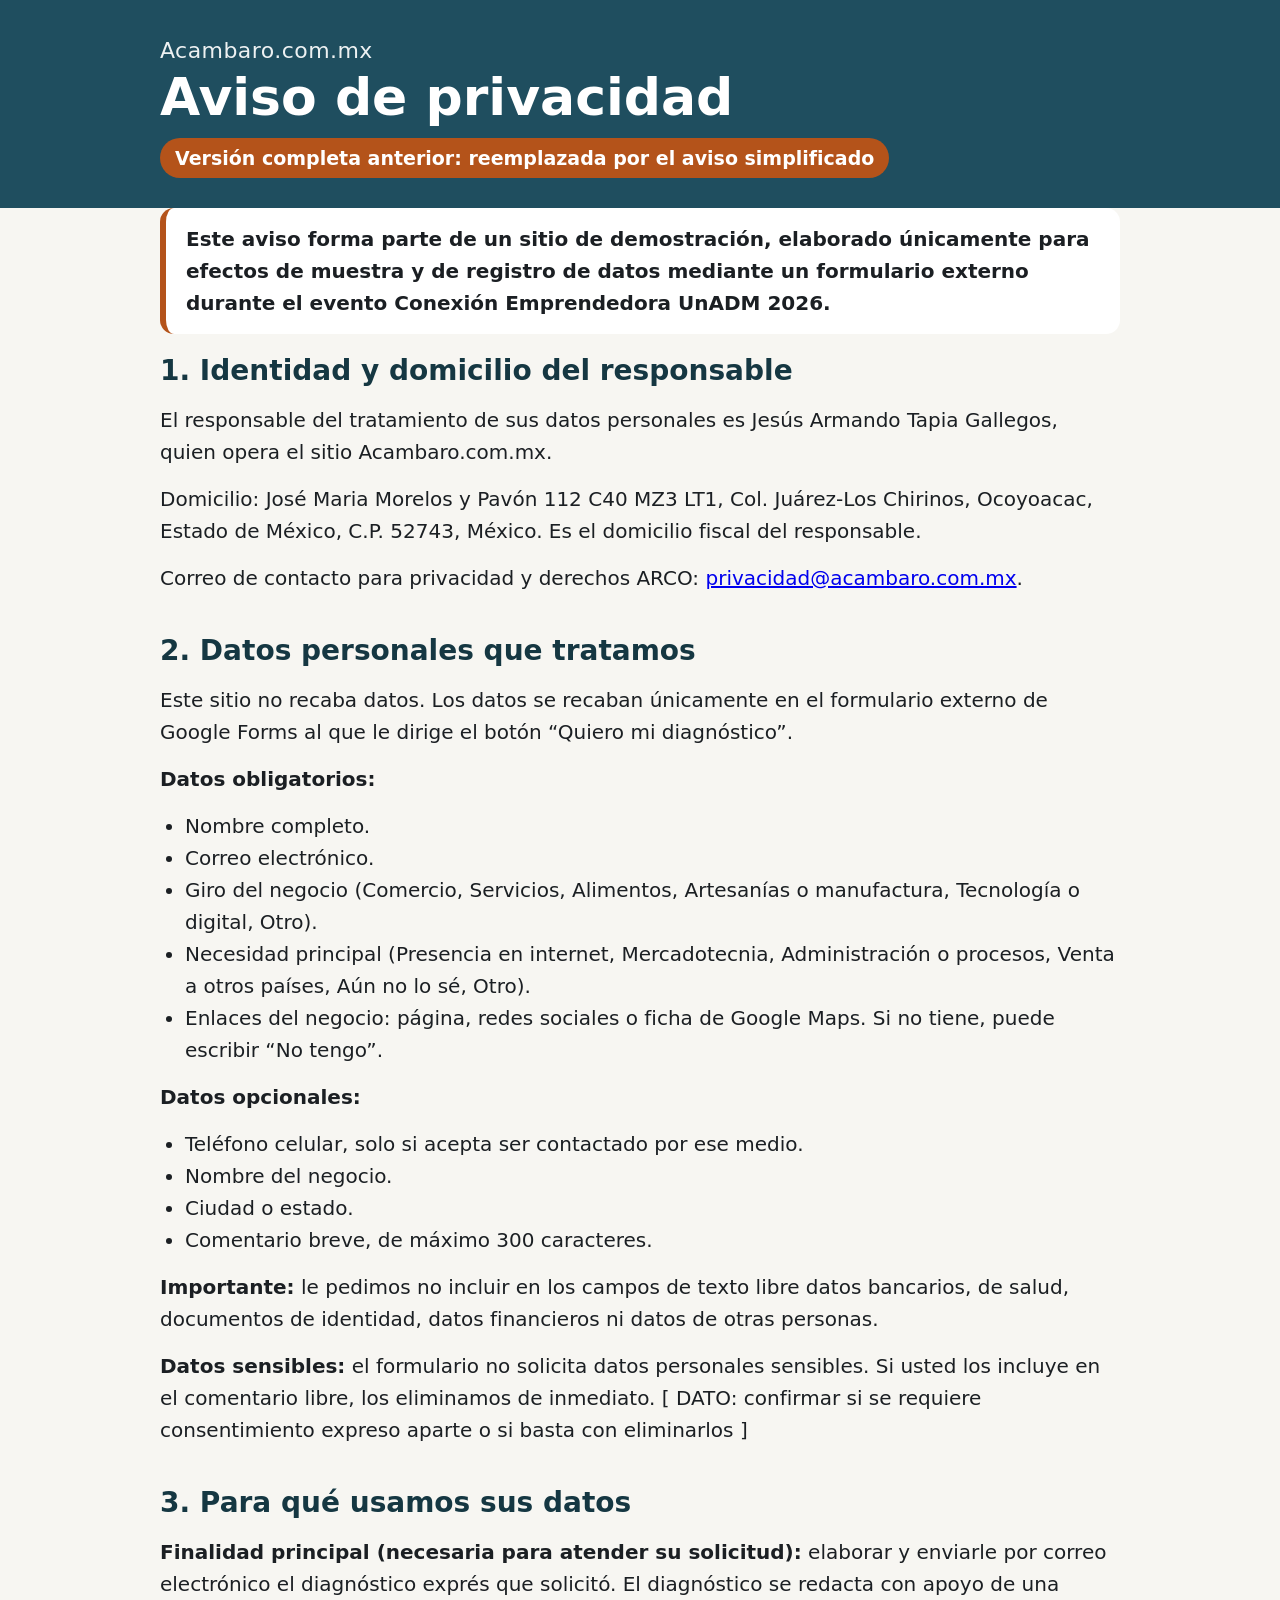
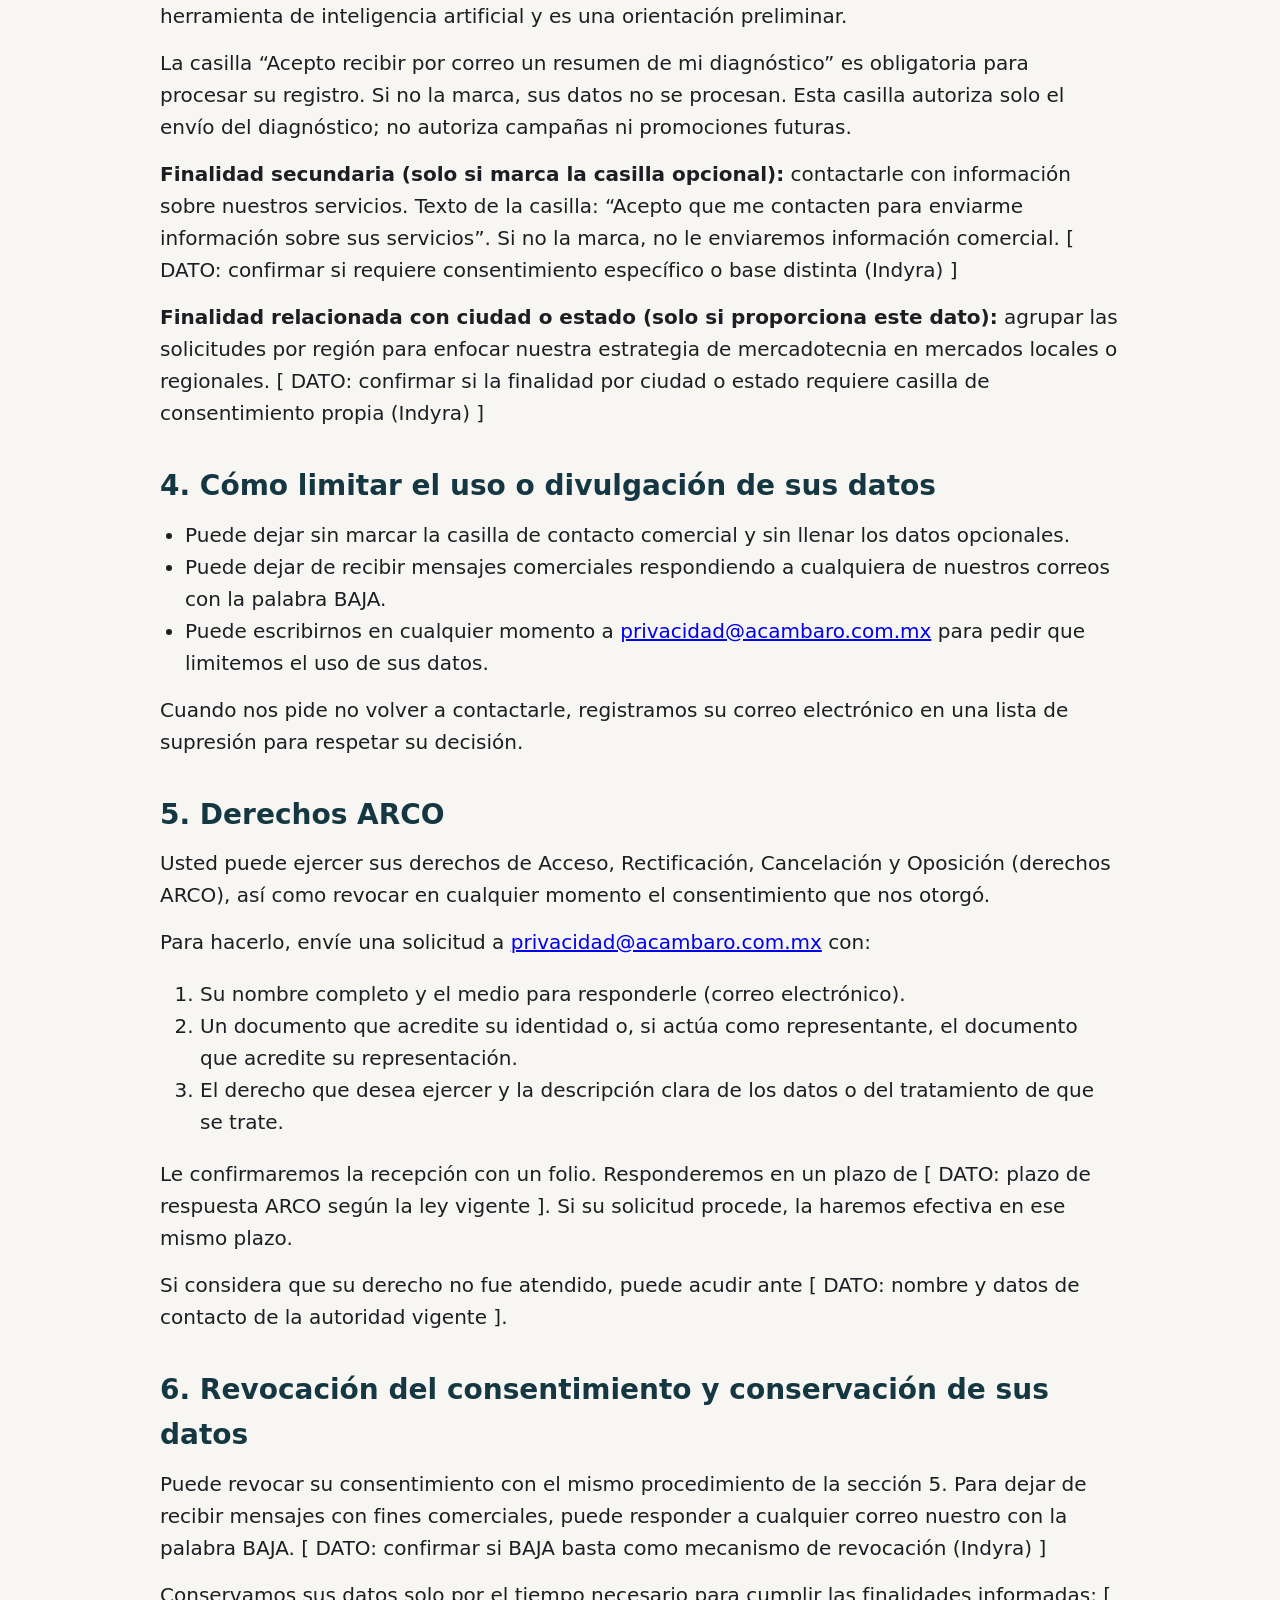
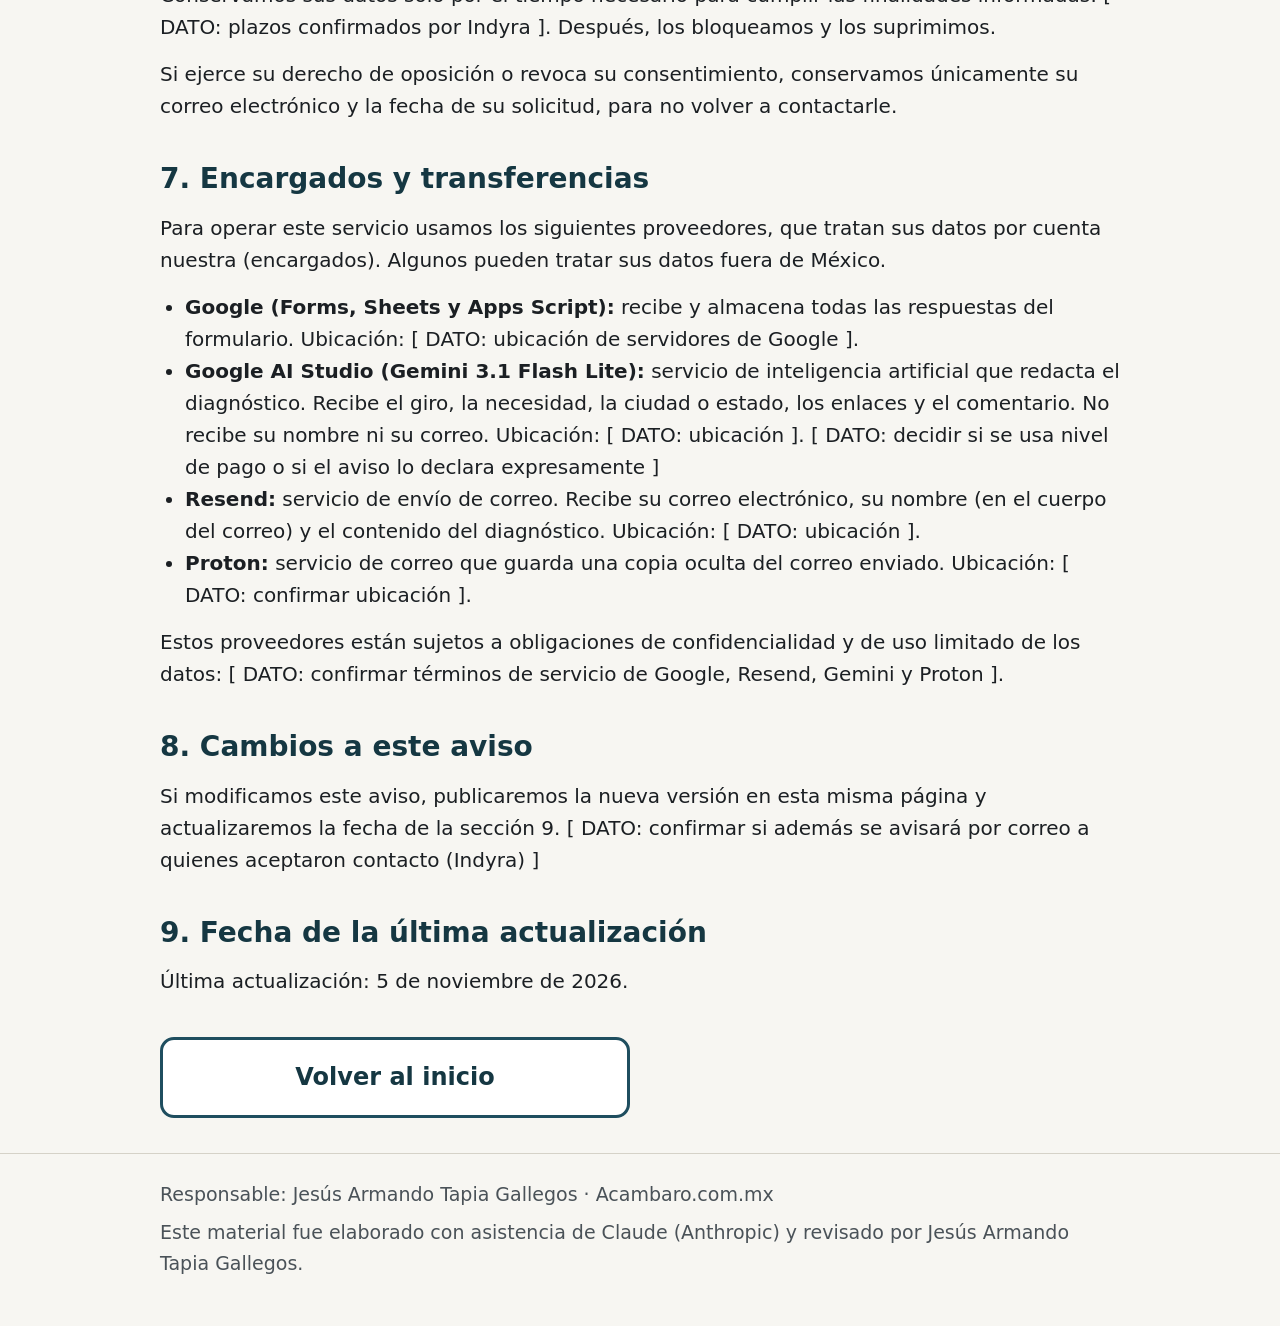
==== aviso-privacidad-completo.html @ 7c70897f "Adoptar la versión simplificada como aviso de privacidad aviso-privacidad.html y su Word pasan a ser" ====
<!DOCTYPE html>
<html lang="es-MX">
<head>
  <meta charset="utf-8">
  <meta name="viewport" content="width=device-width, initial-scale=1">
  <title>Aviso de privacidad · Diagnóstico exprés</title>
  <meta name="robots" content="noindex">
  <link rel="stylesheet" href="css/styles.css">
</head>
<body>
  <a class="saltar" href="#contenido">Saltar al contenido</a>

  <header class="encabezado">
    <div class="contenedor">
      <div>
        <p class="marca">Acambaro.com.mx</p>
        <h1>Aviso de privacidad</h1>
        <p class="borrador">Versión completa anterior: reemplazada por el aviso simplificado</p>
      </div>
    </div>
  </header>

  <main id="contenido" class="contenedor texto-legal">
    <p class="leyenda-demo">Este aviso forma parte de un sitio de demostración, elaborado únicamente para efectos de muestra y de registro de datos mediante un formulario externo durante el evento Conexión Emprendedora UnADM 2026.</p>

    <section aria-labelledby="responsable">
      <h2 id="responsable">1. Identidad y domicilio del responsable</h2>
      <p>El responsable del tratamiento de sus datos personales es Jesús Armando Tapia Gallegos, quien opera el sitio Acambaro.com.mx.</p>
      <p>Domicilio: José Maria Morelos y Pavón 112 C40 MZ3 LT1, Col. Juárez-Los Chirinos, Ocoyoacac, Estado de México, C.P. 52743, México. Es el domicilio fiscal del responsable.</p>
      <p>Correo de contacto para privacidad y derechos ARCO: <a href="mailto:privacidad@acambaro.com.mx">privacidad@acambaro.com.mx</a>.</p>
    </section>

    <section aria-labelledby="datos">
      <h2 id="datos">2. Datos personales que tratamos</h2>
      <p>Este sitio no recaba datos. Los datos se recaban únicamente en el formulario externo de Google Forms al que le dirige el botón “Quiero mi diagnóstico”.</p>
      <p><strong>Datos obligatorios:</strong></p>
      <ul>
        <li>Nombre completo.</li>
        <li>Correo electrónico.</li>
        <li>Giro del negocio (Comercio, Servicios, Alimentos, Artesanías o manufactura, Tecnología o digital, Otro).</li>
        <li>Necesidad principal (Presencia en internet, Mercadotecnia, Administración o procesos, Venta a otros países, Aún no lo sé, Otro).</li>
        <li>Enlaces del negocio: página, redes sociales o ficha de Google Maps. Si no tiene, puede escribir “No tengo”.</li>
      </ul>
      <p><strong>Datos opcionales:</strong></p>
      <ul>
        <li>Teléfono celular, solo si acepta ser contactado por ese medio.</li>
        <li>Nombre del negocio.</li>
        <li>Ciudad o estado.</li>
        <li>Comentario breve, de máximo 300 caracteres.</li>
      </ul>
      <p><strong>Importante:</strong> le pedimos no incluir en los campos de texto libre datos bancarios, de salud, documentos de identidad, datos financieros ni datos de otras personas.</p>
      <p><strong>Datos sensibles:</strong> el formulario no solicita datos personales sensibles. Si usted los incluye en el comentario libre, los eliminamos de inmediato. [ DATO: confirmar si se requiere consentimiento expreso aparte o si basta con eliminarlos ]</p>
    </section>

    <section aria-labelledby="finalidades">
      <h2 id="finalidades">3. Para qué usamos sus datos</h2>
      <p><strong>Finalidad principal (necesaria para atender su solicitud):</strong> elaborar y enviarle por correo electrónico el diagnóstico exprés que solicitó. El diagnóstico se redacta con apoyo de una herramienta de inteligencia artificial y es una orientación preliminar.</p>
      <p>La casilla “Acepto recibir por correo un resumen de mi diagnóstico” es obligatoria para procesar su registro. Si no la marca, sus datos no se procesan. Esta casilla autoriza solo el envío del diagnóstico; no autoriza campañas ni promociones futuras.</p>
      <p><strong>Finalidad secundaria (solo si marca la casilla opcional):</strong> contactarle con información sobre nuestros servicios. Texto de la casilla: “Acepto que me contacten para enviarme información sobre sus servicios”. Si no la marca, no le enviaremos información comercial. [ DATO: confirmar si requiere consentimiento específico o base distinta (Indyra) ]</p>
      <p><strong>Finalidad relacionada con ciudad o estado (solo si proporciona este dato):</strong> agrupar las solicitudes por región para enfocar nuestra estrategia de mercadotecnia en mercados locales o regionales. [ DATO: confirmar si la finalidad por ciudad o estado requiere casilla de consentimiento propia (Indyra) ]</p>
    </section>

    <section aria-labelledby="limitar">
      <h2 id="limitar">4. Cómo limitar el uso o divulgación de sus datos</h2>
      <ul>
        <li>Puede dejar sin marcar la casilla de contacto comercial y sin llenar los datos opcionales.</li>
        <li>Puede dejar de recibir mensajes comerciales respondiendo a cualquiera de nuestros correos con la palabra BAJA.</li>
        <li>Puede escribirnos en cualquier momento a <a href="mailto:privacidad@acambaro.com.mx">privacidad@acambaro.com.mx</a> para pedir que limitemos el uso de sus datos.</li>
      </ul>
      <p>Cuando nos pide no volver a contactarle, registramos su correo electrónico en una lista de supresión para respetar su decisión.</p>
    </section>

    <section aria-labelledby="arco">
      <h2 id="arco">5. Derechos ARCO</h2>
      <p>Usted puede ejercer sus derechos de Acceso, Rectificación, Cancelación y Oposición (derechos ARCO), así como revocar en cualquier momento el consentimiento que nos otorgó.</p>
      <p>Para hacerlo, envíe una solicitud a <a href="mailto:privacidad@acambaro.com.mx">privacidad@acambaro.com.mx</a> con:</p>
      <ol>
        <li>Su nombre completo y el medio para responderle (correo electrónico).</li>
        <li>Un documento que acredite su identidad o, si actúa como representante, el documento que acredite su representación.</li>
        <li>El derecho que desea ejercer y la descripción clara de los datos o del tratamiento de que se trate.</li>
      </ol>
      <p>Le confirmaremos la recepción con un folio. Responderemos en un plazo de [ DATO: plazo de respuesta ARCO según la ley vigente ]. Si su solicitud procede, la haremos efectiva en ese mismo plazo.</p>
      <p>Si considera que su derecho no fue atendido, puede acudir ante [ DATO: nombre y datos de contacto de la autoridad vigente ].</p>
    </section>

    <section aria-labelledby="revocacion">
      <h2 id="revocacion">6. Revocación del consentimiento y conservación de sus datos</h2>
      <p>Puede revocar su consentimiento con el mismo procedimiento de la sección 5. Para dejar de recibir mensajes con fines comerciales, puede responder a cualquier correo nuestro con la palabra BAJA. [ DATO: confirmar si BAJA basta como mecanismo de revocación (Indyra) ]</p>
      <p>Conservamos sus datos solo por el tiempo necesario para cumplir las finalidades informadas: [ DATO: plazos confirmados por Indyra ]. Después, los bloqueamos y los suprimimos.</p>
      <p>Si ejerce su derecho de oposición o revoca su consentimiento, conservamos únicamente su correo electrónico y la fecha de su solicitud, para no volver a contactarle.</p>
    </section>

    <section aria-labelledby="encargados">
      <h2 id="encargados">7. Encargados y transferencias</h2>
      <p>Para operar este servicio usamos los siguientes proveedores, que tratan sus datos por cuenta nuestra (encargados). Algunos pueden tratar sus datos fuera de México.</p>
      <ul>
        <li><strong>Google (Forms, Sheets y Apps Script):</strong> recibe y almacena todas las respuestas del formulario. Ubicación: [ DATO: ubicación de servidores de Google ].</li>
        <li><strong>Google AI Studio (Gemini 3.1 Flash Lite):</strong> servicio de inteligencia artificial que redacta el diagnóstico. Recibe el giro, la necesidad, la ciudad o estado, los enlaces y el comentario. No recibe su nombre ni su correo. Ubicación: [ DATO: ubicación ]. [ DATO: decidir si se usa nivel de pago o si el aviso lo declara expresamente ]</li>
        <li><strong>Resend:</strong> servicio de envío de correo. Recibe su correo electrónico, su nombre (en el cuerpo del correo) y el contenido del diagnóstico. Ubicación: [ DATO: ubicación ].</li>
        <li><strong>Proton:</strong> servicio de correo que guarda una copia oculta del correo enviado. Ubicación: [ DATO: confirmar ubicación ].</li>
      </ul>
      <p>Estos proveedores están sujetos a obligaciones de confidencialidad y de uso limitado de los datos: [ DATO: confirmar términos de servicio de Google, Resend, Gemini y Proton ].</p>
    </section>

    <section aria-labelledby="cambios">
      <h2 id="cambios">8. Cambios a este aviso</h2>
      <p>Si modificamos este aviso, publicaremos la nueva versión en esta misma página y actualizaremos la fecha de la sección 9. [ DATO: confirmar si además se avisará por correo a quienes aceptaron contacto (Indyra) ]</p>
    </section>

    <section aria-labelledby="actualizacion">
      <h2 id="actualizacion">9. Fecha de la última actualización</h2>
      <p>Última actualización: 5 de noviembre de 2026.</p>
    </section>

    <section class="acciones" aria-label="Acciones">
      <a class="boton boton-secundario" href="index.html">Volver al inicio</a>
    </section>
  </main>

  <footer class="pie">
    <div class="contenedor">
      <p>Responsable: Jesús Armando Tapia Gallegos · Acambaro.com.mx</p>
      <p>Este material fue elaborado con asistencia de Claude (Anthropic) y revisado por Jesús Armando Tapia Gallegos.</p>
    </div>
  </footer>
</body>
</html>
---- css/styles.css ----
/* Diagnóstico expréss · Acambaro.com.mx
   Mobile first. Paleta sobria; los colores de marca son PENDIENTE. */

:root {
  /* PENDIENTE: reemplazar por los colores de Acambaro.com.mx */
  --color-marca: #1f4e5f;
  --color-marca-oscuro: #153742;
  --color-acento: #b4531a;
  --color-fondo: #f7f6f2;
  --color-superficie: #ffffff;
  --color-texto: #1b1f23;
  --color-texto-suave: #4a5258;
  --color-borde: #d5d2c8;
  --radio: 14px;
}

*, *::before, *::after { box-sizing: border-box; }

html { font-size: 112.5%; } /* 18px base */

body {
  margin: 0;
  background: var(--color-fondo);
  color: var(--color-texto);
  font-family: system-ui, -apple-system, "Segoe UI", Roboto, "Helvetica Neue", Arial, sans-serif;
  line-height: 1.6;
}

.contenedor {
  width: 100%;
  max-width: 46rem;
  margin: 0 auto;
  padding: 0 1.25rem;
}

.saltar {
  position: absolute;
  left: -999px;
  top: 0;
  background: var(--color-superficie);
  color: var(--color-texto);
  padding: .75rem 1rem;
  z-index: 10;
}
.saltar:focus { left: 0; }

/* Encabezado */
.encabezado {
  background: var(--color-marca);
  color: #fff;
  padding: 1.5rem 0;
}
.encabezado .contenedor {
  display: flex;
  align-items: center;
  gap: 1rem;
}
.encabezado h1 {
  margin: 0;
  font-size: 1.9rem;
  line-height: 1.15;
}
.marca {
  margin: .15rem 0 0;
  font-size: 1.1rem;
  letter-spacing: .02em;
  opacity: .92;
}
.logo {
  flex: none;
  width: auto;
  height: 4.5rem;
  padding: .25rem .5rem;
  background: #fff;
  border-radius: var(--radio);
}
.borrador {
  display: inline-block;
  margin: .5rem 0 0;
  padding: .25rem .75rem;
  background: var(--color-acento);
  color: #fff;
  font-weight: 700;
  border-radius: 999px;
  font-size: .95rem;
}

/* Contenido */
main { padding-top: 1.5rem; padding-bottom: 2rem; }

section { margin-bottom: 1.75rem; }

h2 {
  margin: 0 0 .5rem;
  font-size: 1.4rem;
  color: var(--color-marca-oscuro);
}
p { margin: 0 0 .75rem; }

.aviso-demo {
  padding: .75rem 1rem;
  background: #fff4d6;
  border: 2px solid #c9a227;
  border-radius: var(--radio);
  font-weight: 600;
}

.leyenda-demo {
  padding: .75rem 1rem;
  background: var(--color-superficie);
  border-left: 6px solid var(--color-acento);
  border-radius: var(--radio);
  font-weight: 600;
}

.pasos {
  list-style: none;
  counter-reset: paso;
  margin: 0;
  padding: 0;
  display: grid;
  gap: .75rem;
}
.pasos li {
  counter-increment: paso;
  position: relative;
  padding: 1rem 1rem 1rem 4rem;
  background: var(--color-superficie);
  border: 1px solid var(--color-borde);
  border-radius: var(--radio);
}
.pasos li::before {
  content: counter(paso);
  position: absolute;
  left: 1rem;
  top: 50%;
  transform: translateY(-50%);
  width: 2.2rem;
  height: 2.2rem;
  display: grid;
  place-items: center;
  background: var(--color-marca);
  color: #fff;
  font-weight: 700;
  border-radius: 50%;
}
.paso-titulo { font-weight: 700; }

/* Botones */
.acciones {
  display: grid;
  gap: 1rem;
  margin-top: 2rem;
}
.boton {
  display: flex;
  align-items: center;
  justify-content: center;
  min-height: 3.75rem;
  padding: .9rem 1.5rem;
  border-radius: var(--radio);
  border: 3px solid var(--color-marca);
  font-size: 1.2rem;
  font-weight: 700;
  text-align: center;
  text-decoration: none;
}
.boton-principal { background: var(--color-marca); color: #fff; }
.boton-principal:hover { background: var(--color-marca-oscuro); }
.boton-secundario { background: var(--color-superficie); color: var(--color-marca-oscuro); }
.boton-secundario:hover { background: #eef3f4; }

a:focus-visible, .boton:focus-visible {
  outline: 4px solid var(--color-acento);
  outline-offset: 3px;
}

/* Pie */
.pie {
  border-top: 1px solid var(--color-borde);
  padding: 1.25rem 0 2rem;
  color: var(--color-texto-suave);
  font-size: .95rem;
}
.pie p { margin: 0 0 .4rem; }
.pie a { color: var(--color-marca-oscuro); font-weight: 600; }

/* Aviso legal */
.texto-legal ul { padding-left: 1.25rem; margin: 0 0 .75rem; }

/* Tablet y mayores: texto más grande para leer a un metro */
@media (min-width: 768px) {
  html { font-size: 125%; } /* 20px base */
  .contenedor { max-width: 52rem; padding: 0 2rem; }
  .encabezado h1 { font-size: 2.6rem; }
  .logo { height: 6rem; }
  .acciones { grid-template-columns: 1fr 1fr; }
}

@media (prefers-reduced-motion: reduce) {
  * { transition: none !important; animation: none !important; }
}
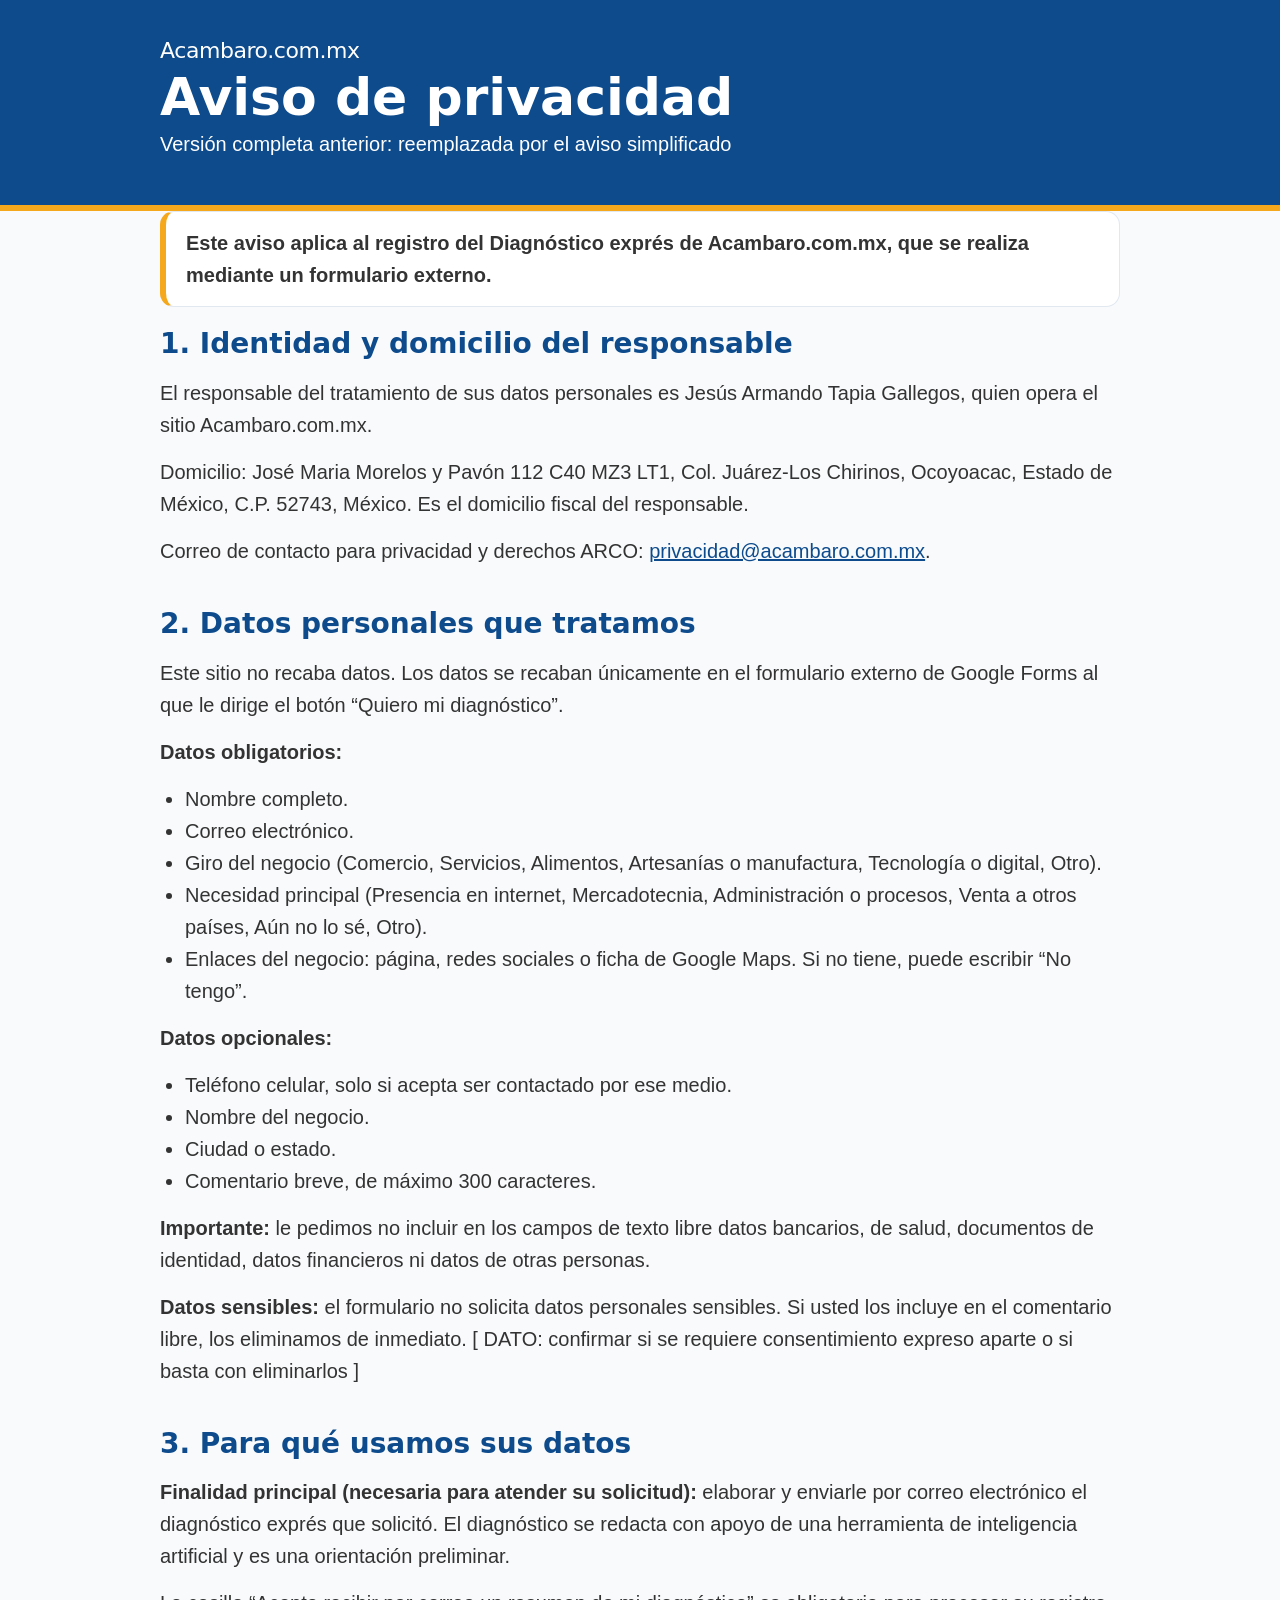
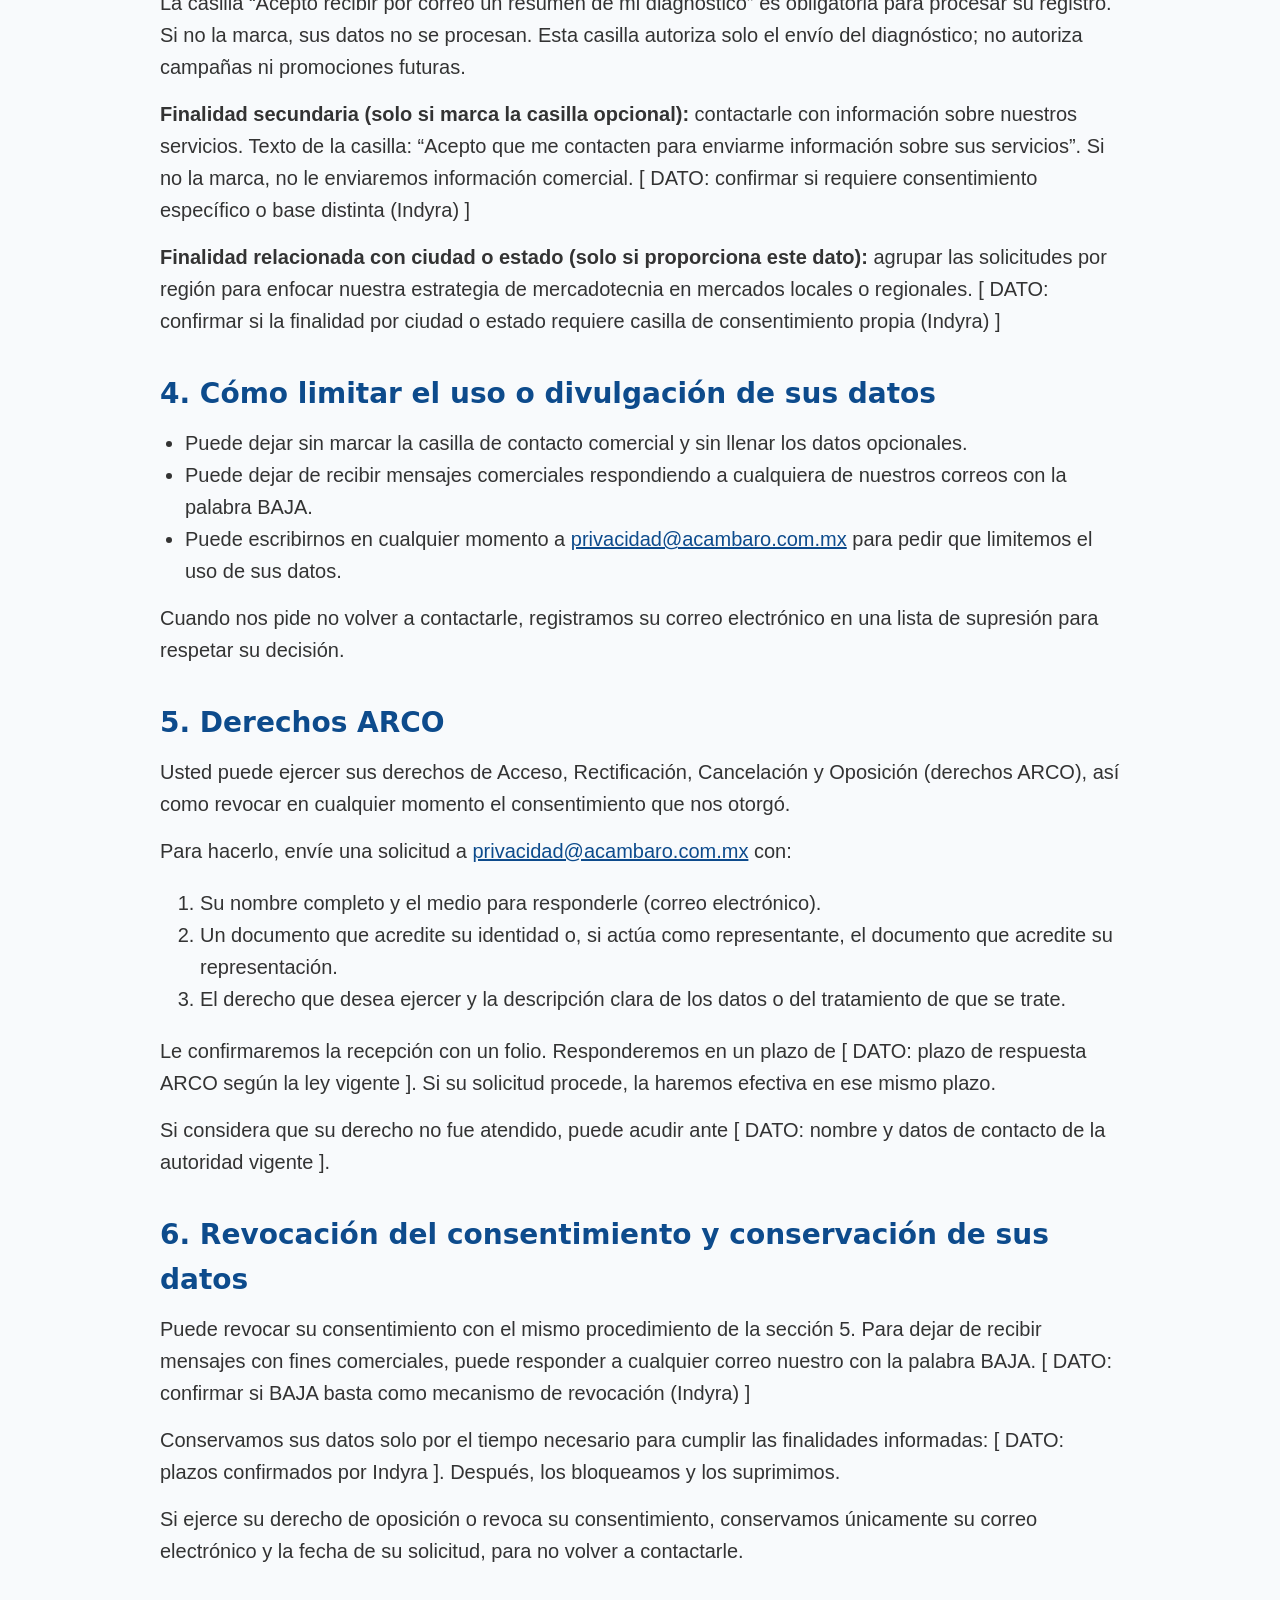
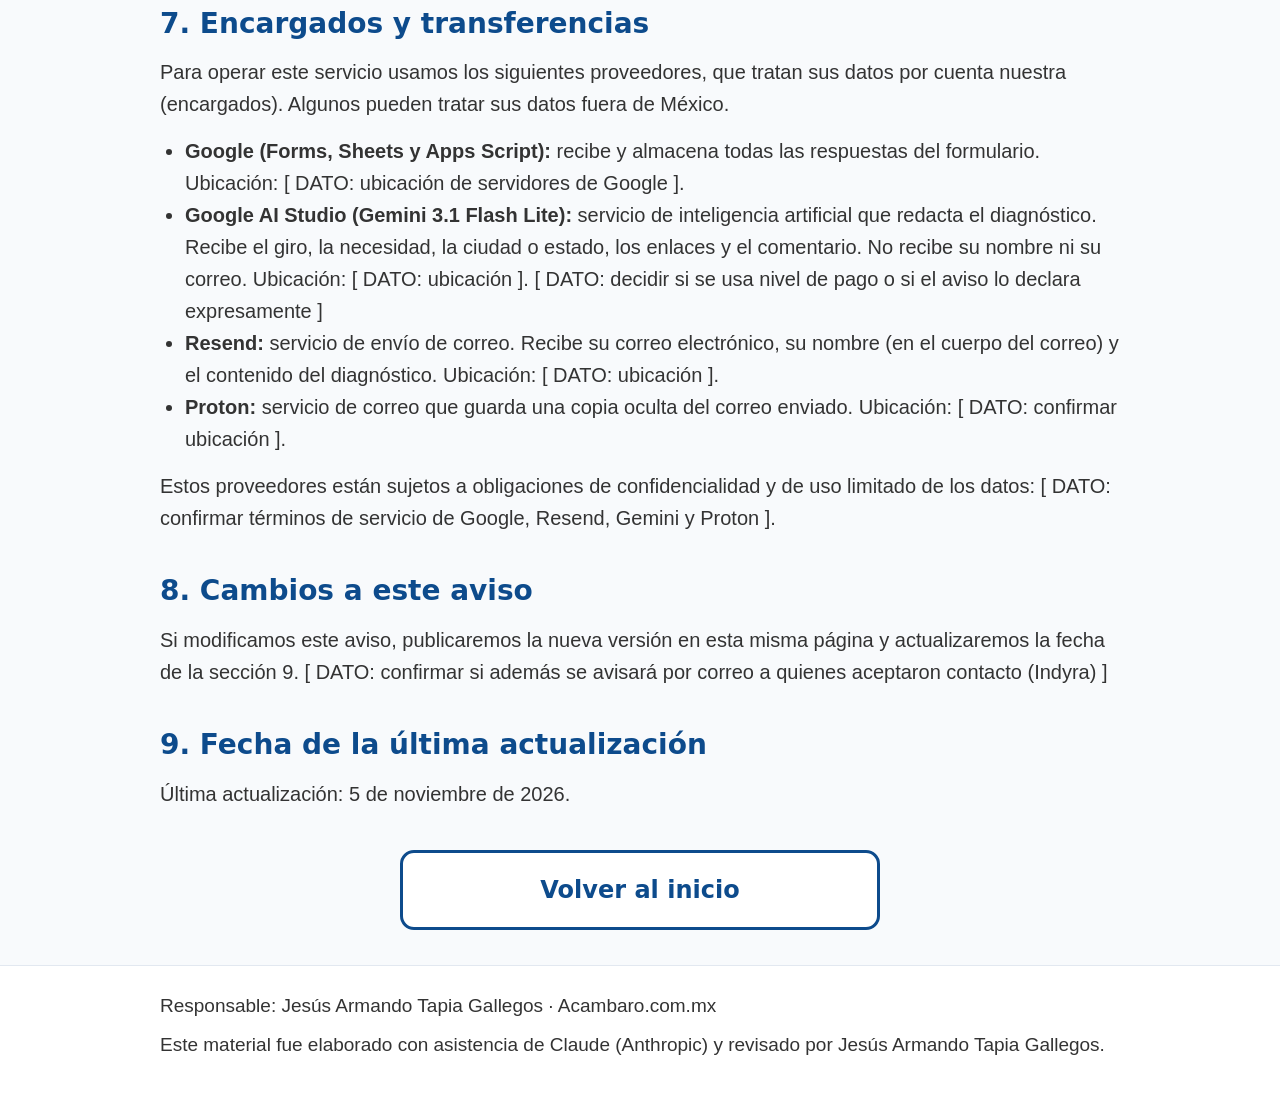
==== commit cf028684: "Quitar referencias a Conexión Emprendedora UnADM 2026: el sitio queda como entrada permanente de Aca" ====
--- a/aviso-privacidad-completo.html
+++ b/aviso-privacidad-completo.html
@@ -21,7 +21,7 @@
   </header>
 
   <main id="contenido" class="contenedor texto-legal">
-    <p class="leyenda-demo">Este aviso forma parte de un sitio de demostración, elaborado únicamente para efectos de muestra y de registro de datos mediante un formulario externo durante el evento Conexión Emprendedora UnADM 2026.</p>
+    <p class="leyenda-demo">Este aviso aplica al registro del Diagnóstico exprés de Acambaro.com.mx, que se realiza mediante un formulario externo.</p>
 
     <section aria-labelledby="responsable">
       <h2 id="responsable">1. Identidad y domicilio del responsable</h2>
--- a/css/styles.css
+++ b/css/styles.css
@@ -1,16 +1,19 @@
-/* Diagnóstico expréss · Acambaro.com.mx
-   Mobile first. Paleta sobria; los colores de marca son PENDIENTE. */
+/* Diagnóstico exprés · acambaro.com.mx
+   Mobile first. Tokens del Manual de Identidad de Marca (kit v1.0). */
 
 :root {
-  /* PENDIENTE: reemplazar por los colores de Acambaro.com.mx */
-  --color-marca: #1f4e5f;
-  --color-marca-oscuro: #153742;
-  --color-acento: #b4531a;
-  --color-fondo: #f7f6f2;
-  --color-superficie: #ffffff;
-  --color-texto: #1b1f23;
-  --color-texto-suave: #4a5258;
-  --color-borde: #d5d2c8;
+  /* Paleta oficial derivada del logotipo acambaro.com.mx */
+  --acambaro-blue: #0D4B8C;      /* Azul Cobalto Acámbar: compás, estructura, encabezados */
+  --acambaro-amber: #F5A81C;     /* Ámbar Impulso: acentos y llamados a la acción. Nunca para texto pequeño sobre blanco */
+  --acambaro-charcoal: #333333;  /* Carbón Tipográfico: texto principal */
+  --acambaro-surface: #F8FAFC;   /* Gris Niebla: fondos de página y paneles */
+  --acambaro-border: #E2E8F0;    /* Líneas divisorias sutiles */
+  --acambaro-white: #FFFFFF;     /* Blanco Puro: tarjetas y alto contraste */
+
+  /* Pila tipográfica geométrica (sin descargar fuentes externas) */
+  --font-heading: 'Montserrat', 'Segoe UI', system-ui, sans-serif;
+  --font-body: 'Inter', 'Segoe UI', Arial, sans-serif;
+
   --radio: 14px;
 }
 
@@ -20,11 +23,13 @@
 
 body {
   margin: 0;
-  background: var(--color-fondo);
-  color: var(--color-texto);
-  font-family: system-ui, -apple-system, "Segoe UI", Roboto, "Helvetica Neue", Arial, sans-serif;
+  background: var(--acambaro-surface);
+  color: var(--acambaro-charcoal);
+  font-family: var(--font-body);
   line-height: 1.6;
 }
+
+a { color: var(--acambaro-blue); }
 
 .contenedor {
   width: 100%;
@@ -37,17 +42,18 @@
   position: absolute;
   left: -999px;
   top: 0;
-  background: var(--color-superficie);
-  color: var(--color-texto);
+  background: var(--acambaro-white);
+  color: var(--acambaro-charcoal);
   padding: .75rem 1rem;
   z-index: 10;
 }
 .saltar:focus { left: 0; }
 
-/* Encabezado */
+/* Encabezado: azul cobalto con filete ámbar, como en el manual */
 .encabezado {
-  background: var(--color-marca);
-  color: #fff;
+  background: var(--acambaro-blue);
+  color: var(--acambaro-white);
+  border-bottom: 6px solid var(--acambaro-amber);
   padding: 1.5rem 0;
 }
 .encabezado .contenedor {
@@ -55,34 +61,41 @@
   align-items: center;
   gap: 1rem;
 }
-.encabezado h1 {
+.encabezado h1,
+.titulo-sitio {
   margin: 0;
+  font-family: var(--font-heading);
   font-size: 1.9rem;
+  font-weight: 700;
   line-height: 1.15;
 }
+.encabezado .titulo-pagina {
+  display: block;
+  margin-top: 1.25rem;
+  padding-top: 1rem;
+  border-top: 1px solid rgba(255, 255, 255, .35);
+}
+.encabezado .titulo-pagina h1 { font-size: 1.5rem; }
+
+/* Logotipo tipográfico: caja baja, nombre en negritas y dominio a continuación */
 .marca {
   margin: .15rem 0 0;
+  font-family: var(--font-heading);
   font-size: 1.1rem;
-  letter-spacing: .02em;
-  opacity: .92;
-}
+  letter-spacing: -.02em;
+}
+.marca-nombre { font-weight: 800; }
+.marca-dominio { font-weight: 700; }
+
+/* Imagotipo original a todo color sobre blanco, con margen de aislamiento
+   y por encima del mínimo digital de 110 px de ancho */
 .logo {
   flex: none;
-  width: auto;
-  height: 4.5rem;
-  padding: .25rem .5rem;
-  background: #fff;
-  border-radius: var(--radio);
-}
-.borrador {
-  display: inline-block;
-  margin: .5rem 0 0;
-  padding: .25rem .75rem;
-  background: var(--color-acento);
-  color: #fff;
-  font-weight: 700;
-  border-radius: 999px;
-  font-size: .95rem;
+  width: 7rem;
+  height: auto;
+  padding: .5rem;
+  background: var(--acambaro-white);
+  border-radius: var(--radio);
 }
 
 /* Contenido */
@@ -92,8 +105,10 @@
 
 h2 {
   margin: 0 0 .5rem;
+  font-family: var(--font-heading);
   font-size: 1.4rem;
-  color: var(--color-marca-oscuro);
+  font-weight: 700;
+  color: var(--acambaro-blue);
 }
 p { margin: 0 0 .75rem; }
 
@@ -107,8 +122,9 @@
 
 .leyenda-demo {
   padding: .75rem 1rem;
-  background: var(--color-superficie);
-  border-left: 6px solid var(--color-acento);
+  background: var(--acambaro-white);
+  border: 1px solid var(--acambaro-border);
+  border-left: 6px solid var(--acambaro-amber);
   border-radius: var(--radio);
   font-weight: 600;
 }
@@ -125,8 +141,8 @@
   counter-increment: paso;
   position: relative;
   padding: 1rem 1rem 1rem 4rem;
-  background: var(--color-superficie);
-  border: 1px solid var(--color-borde);
+  background: var(--acambaro-white);
+  border: 1px solid var(--acambaro-border);
   border-radius: var(--radio);
 }
 .pasos li::before {
@@ -139,18 +155,23 @@
   height: 2.2rem;
   display: grid;
   place-items: center;
-  background: var(--color-marca);
-  color: #fff;
+  background: var(--acambaro-blue);
+  color: var(--acambaro-white);
+  font-family: var(--font-heading);
   font-weight: 700;
   border-radius: 50%;
 }
 .paso-titulo { font-weight: 700; }
 
-/* Botones */
+/* Botones: el llamado a la acción va en ámbar con texto carbón */
 .acciones {
-  display: grid;
-  gap: 1rem;
+  display: flex;
+  justify-content: center;
   margin-top: 2rem;
+}
+.acciones .boton {
+  width: 100%;
+  max-width: 24rem;
 }
 .boton {
   display: flex;
@@ -159,31 +180,40 @@
   min-height: 3.75rem;
   padding: .9rem 1.5rem;
   border-radius: var(--radio);
-  border: 3px solid var(--color-marca);
+  border: 3px solid var(--acambaro-blue);
+  font-family: var(--font-heading);
   font-size: 1.2rem;
   font-weight: 700;
   text-align: center;
   text-decoration: none;
 }
-.boton-principal { background: var(--color-marca); color: #fff; }
-.boton-principal:hover { background: var(--color-marca-oscuro); }
-.boton-secundario { background: var(--color-superficie); color: var(--color-marca-oscuro); }
-.boton-secundario:hover { background: #eef3f4; }
+.boton-principal {
+  background: var(--acambaro-amber);
+  border-color: var(--acambaro-amber);
+  color: var(--acambaro-charcoal);
+}
+.boton-principal:hover { filter: brightness(.94); }
+.boton-secundario {
+  background: var(--acambaro-white);
+  color: var(--acambaro-blue);
+}
+.boton-secundario:hover { background: var(--acambaro-surface); }
 
 a:focus-visible, .boton:focus-visible {
-  outline: 4px solid var(--color-acento);
+  outline: 4px solid var(--acambaro-blue);
   outline-offset: 3px;
 }
 
 /* Pie */
 .pie {
-  border-top: 1px solid var(--color-borde);
+  background: var(--acambaro-white);
+  border-top: 1px solid var(--acambaro-border);
   padding: 1.25rem 0 2rem;
-  color: var(--color-texto-suave);
+  color: var(--acambaro-charcoal);
   font-size: .95rem;
 }
 .pie p { margin: 0 0 .4rem; }
-.pie a { color: var(--color-marca-oscuro); font-weight: 600; }
+.pie a { font-weight: 600; }
 
 /* Aviso legal */
 .texto-legal ul { padding-left: 1.25rem; margin: 0 0 .75rem; }
@@ -192,9 +222,10 @@
 @media (min-width: 768px) {
   html { font-size: 125%; } /* 20px base */
   .contenedor { max-width: 52rem; padding: 0 2rem; }
-  .encabezado h1 { font-size: 2.6rem; }
-  .logo { height: 6rem; }
-  .acciones { grid-template-columns: 1fr 1fr; }
+  .encabezado h1,
+  .titulo-sitio { font-size: 2.6rem; }
+  .encabezado .titulo-pagina h1 { font-size: 1.9rem; }
+  .logo { width: 9rem; }
 }
 
 @media (prefers-reduced-motion: reduce) {
